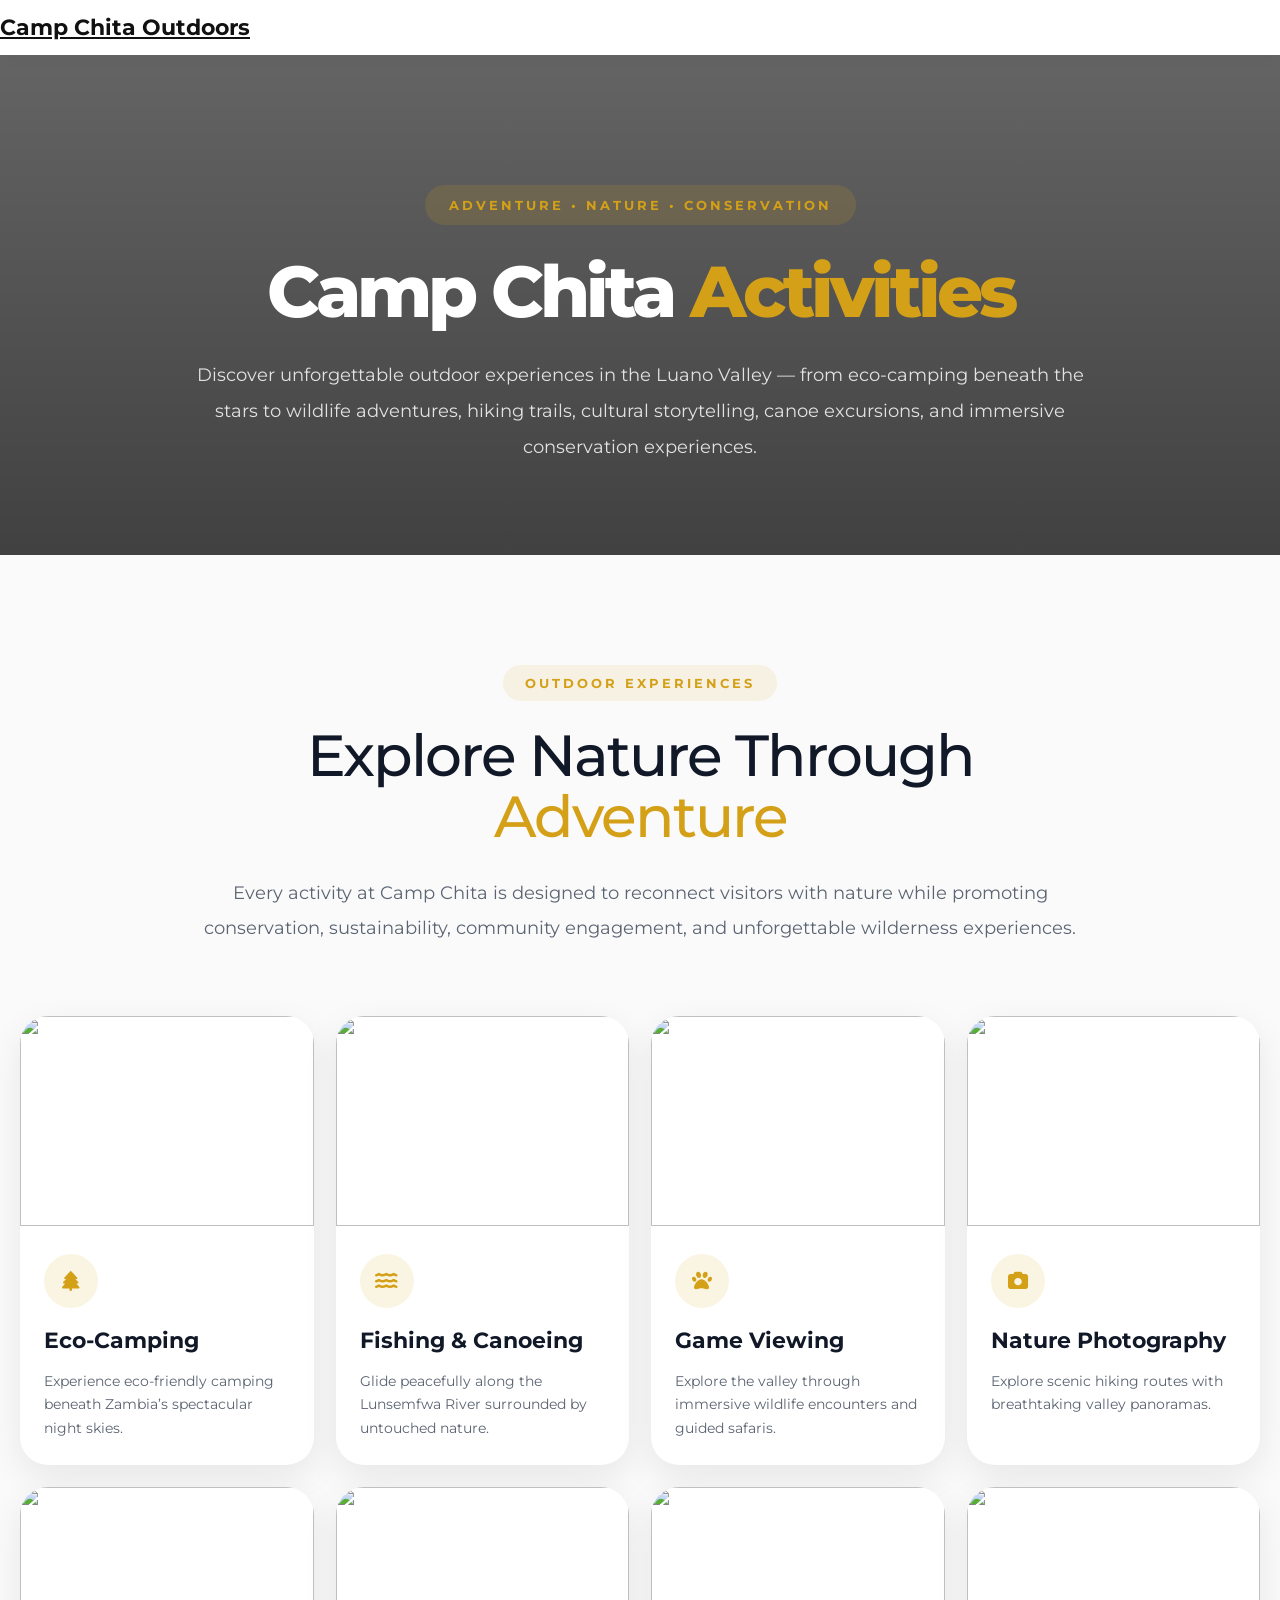
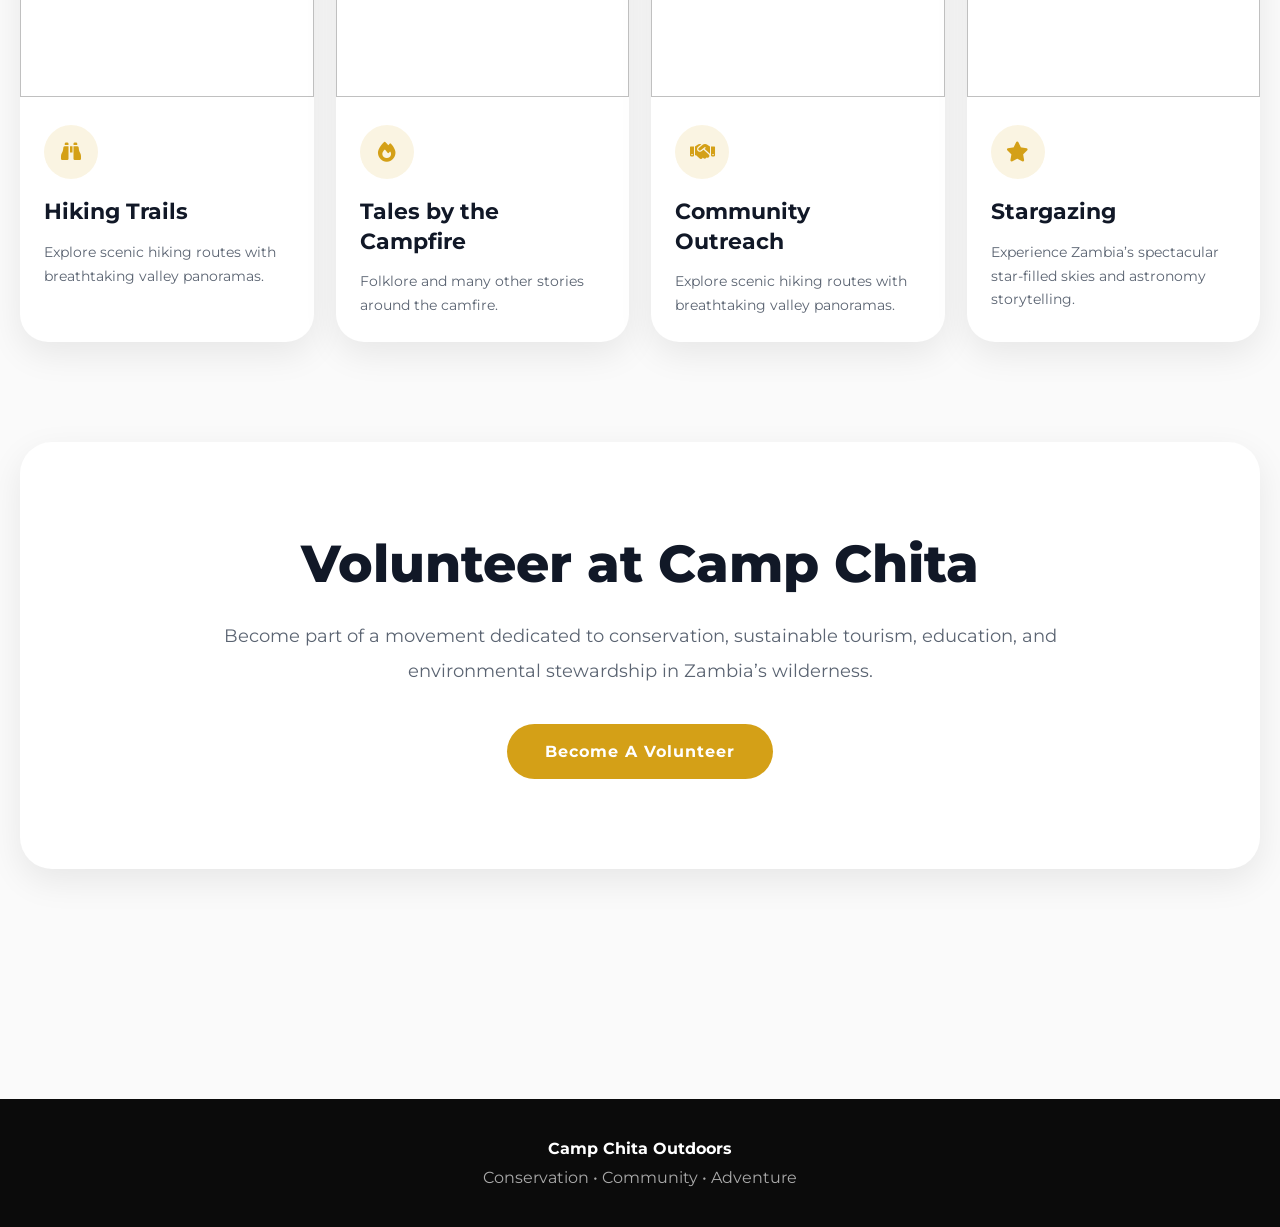
==== activities.html @ d4fc9c1d "Create activities.html" ====
<!DOCTYPE html>
<html lang="en">
<head>

  <title>Activities | Camp Chita Outdoors</title>

  <meta charset="UTF-8">
  <meta name="viewport" content="width=device-width, initial-scale=1.0">

  <link rel="stylesheet" href="css/bootstrap.min.css">

  <link href="https://fonts.googleapis.com/css2?family=Montserrat:wght@300;400;500;600;700;800&display=swap" rel="stylesheet">

  <link rel="stylesheet" href="https://cdnjs.cloudflare.com/ajax/libs/font-awesome/6.5.0/css/all.min.css">

  
<style>

:root{
  --gold:#d4a017;
  --dark:#111827;
  --soft:#5b6472;
}

*{
  margin:0;
  padding:0;
  box-sizing:border-box;
}

html{
  scroll-behavior:smooth;
}

body{
  font-family:'Montserrat',sans-serif;
  background:#fafafa;
  overflow-x:hidden;
  color:#111;
}

/* =========================================
   NAVBAR
========================================= */

.navbar{
  position:sticky;
  top:0;
  z-index:1000;
  background:rgba(255,255,255,.94);
  backdrop-filter:blur(12px);
  border:none;
  padding:14px 0;
  margin-bottom:0;
  box-shadow:0 2px 15px rgba(0,0,0,.04);
}

.navbar-brand{
  font-weight:700;
  color:#111 !important;
  font-size:22px;
}

/* =========================================
   HERO
========================================= */

.activities-hero{
  padding:130px 20px 90px;
  text-align:center;

  background:
    linear-gradient(
      rgba(0,0,0,.60),
      rgba(0,0,0,.74)
    ),
    url('images/Forestation.jpeg') center/cover no-repeat;

  color:#fff;
}

.hero-tag{
  display:inline-block;
  padding:12px 24px;
  border-radius:50px;
  background:rgba(212,160,23,.15);
  color:var(--gold);
  font-size:13px;
  font-weight:700;
  letter-spacing:3px;
  text-transform:uppercase;
  margin-bottom:30px;
}

.activities-hero h1{
  font-size:72px;
  font-weight:800;
  letter-spacing:-4px;
  margin-bottom:30px;
  line-height:1;
}

.activities-hero h1 span{
  color:var(--gold);
}

.activities-hero p{
  max-width:900px;
  margin:auto;
  font-size:18px;
  line-height:2;
  color:rgba(255,255,255,.84);
}

/* =========================================
   SECTION
========================================= */

.section{
  padding:110px 20px;
}

.container-custom{
  max-width:1700px;
  margin:auto;
}

/* =========================================
   SECTION HEADER
========================================= */

.section-heading{
  text-align:center;
  max-width:900px;
  margin:0 auto 70px;
}

.section-tag{
  display:inline-block;
  padding:10px 22px;
  border-radius:50px;
  background:rgba(212,160,23,.10);
  color:var(--gold);
  font-size:13px;
  font-weight:700;
  letter-spacing:3px;
  text-transform:uppercase;
  margin-bottom:25px;
}

.section-title{
  font-size:58px;
  line-height:1.05;
  font-weight:500;
  color:var(--dark);
  letter-spacing:-2px;
  margin-bottom:28px;
}

.section-title span{
  color:var(--gold);
}

.section-text{
  font-size:18px;
  line-height:1.95;
  color:var(--soft);
}

/* =========================================
   GRID
========================================= */

.activities-grid{
  display:grid;
  grid-template-columns:repeat(4,1fr);
  gap:22px;
}

/* =========================================
   CARDS
========================================= */

.activity{
  background:#fff;
  border-radius:28px;
  overflow:hidden;
  position:relative;
  transition:all .45s ease;
  box-shadow:0 12px 35px rgba(0,0,0,.08);
  cursor:pointer;
}

.activity:hover{
  transform:translateY(-10px);
  box-shadow:0 20px 45px rgba(0,0,0,.15);
}

.activity-image-wrapper{
  overflow:hidden;
}

.activity-img{
  width:100%;
  height:210px;
  object-fit:cover;
  transition:transform .6s ease;
}

.activity:hover .activity-img{
  transform:scale(1.06);
}

.activity-content-preview{
  padding:24px;
}

.activity-icon{
  width:54px;
  height:54px;
  border-radius:50%;
  background:rgba(212,160,23,.12);

  display:flex;
  align-items:center;
  justify-content:center;

  color:var(--gold);
  font-size:20px;

  margin-bottom:18px;
}

.activity-title{
  font-size:22px;
  font-weight:700;
  color:var(--dark);
  margin-bottom:14px;
  line-height:1.35;
}

.activity-preview{
  color:var(--soft);
  line-height:1.7;
  font-size:14px;
}

/* =========================================
   OVERLAY
========================================= */

.overlay{
  position:fixed;
  inset:0;
  background:rgba(0,0,0,.72);
  backdrop-filter:blur(6px);
  z-index:9998;
  display:none;
  animation:fadeIn .35s ease forwards;
}

/* =========================================
   FULLSCREEN CARD
========================================= */

.activity.fullscreen{
  position:fixed;
  top:50%;
  left:50%;

  transform:translate(-50%, -50%);

  width:min(1000px, 78vw);
  height:88vh;

  z-index:10000;

  border-radius:34px;

  overflow:hidden;

  background:#fff;

  display:flex;
  flex-direction:column;

  animation:modalReveal .45s ease forwards;

  box-shadow:0 35px 100px rgba(0,0,0,.35);
}

.activity.fullscreen:hover{
  transform:translate(-50%, -50%);
}

.activity.fullscreen .activity-image-wrapper{
  height:48%;
}

.activity.fullscreen .activity-img{
  width:100%;
  height:100%;
  object-fit:cover;
  transform:none !important;
}

.activity.fullscreen .activity-content-preview{
  display:none;
}

/* =========================================
   EXPANDED CONTENT
========================================= */

.activity-content{
  display:none;
}

.activity.fullscreen .activity-content{
  display:block;
  height:52%;
  overflow-y:auto;
  padding:42px;
  background:#fff;
}

.activity.fullscreen h3{
  font-size:38px;
  font-weight:800;
  color:var(--dark);
  line-height:1.2;
  margin-bottom:24px;
}

.activity.fullscreen h4{
  font-size:22px;
  font-weight:700;
  margin-top:28px;
  margin-bottom:14px;
  color:var(--dark);
}

.activity.fullscreen p{
  font-size:16px;
  line-height:1.95;
  color:var(--soft);
  margin-bottom:20px;
}

.activity.fullscreen ul{
  padding-left:22px;
}

.activity.fullscreen li{
  margin-bottom:12px;
  line-height:1.9;
  color:var(--soft);
}

.activity.fullscreen blockquote{
  border-left:4px solid var(--gold);
  padding-left:18px;
  margin:28px 0;
  color:#444;
  font-style:italic;
  font-size:17px;
  line-height:1.9;
}

/* =========================================
   BUTTONS
========================================= */

.nav-btn,
.close-btn{
  position:fixed;
  top:24px;

  border:none;

  color:#fff;

  font-size:14px;
  font-weight:700;

  padding:12px 18px;

  border-radius:50px;

  cursor:pointer;

  transition:all .3s ease;

  z-index:10001;

  backdrop-filter:blur(10px);
}

.nav-btn{
  background:rgba(212,160,23,.92);
}

.close-btn{
  background:rgba(255,71,87,.92);
}

.nav-btn:hover,
.close-btn:hover{
  transform:translateY(-2px);
}

.prev-btn{
  right:140px;
}

.next-btn{
  right:78px;
}

.close-btn{
  right:20px;
}

/* =========================================
   CTA
========================================= */

.volunteer-section{
  margin-top:100px;

  background:#fff;

  padding:90px 40px;

  border-radius:32px;

  text-align:center;

  box-shadow:0 12px 35px rgba(0,0,0,.08);
}

.volunteer-section h2{
  font-size:52px;
  font-weight:800;
  color:var(--dark);
  margin-bottom:24px;
}

.volunteer-section p{
  max-width:850px;
  margin:auto auto 35px;

  font-size:18px;
  line-height:1.95;
  color:var(--soft);
}

.volunteer-btn{
  display:inline-block;

  padding:18px 38px;

  border-radius:50px;

  background:var(--gold);

  color:#fff !important;

  text-decoration:none !important;

  font-weight:700;

  letter-spacing:1px;

  transition:all .35s ease;
}

.volunteer-btn:hover{
  transform:translateY(-4px);
}

/* =========================================
   FOOTER
========================================= */

footer{
  background:#0b0b0b;
  color:#aaa;
  text-align:center;
  padding:40px 20px;
  margin-top:120px;
}

/* =========================================
   ANIMATIONS
========================================= */

@keyframes modalReveal{
  from{
    opacity:0;
    transform:translate(-50%, -46%);
  }
  to{
    opacity:1;
    transform:translate(-50%, -50%);
  }
}

@keyframes fadeIn{
  from{
    opacity:0;
  }
  to{
    opacity:1;
  }
}

/* =========================================
   RESPONSIVE
========================================= */

@media(max-width:1400px){

  .activities-grid{
    grid-template-columns:repeat(4,1fr);
  }
}

@media(max-width:1200px){

  .activities-grid{
    grid-template-columns:repeat(3,1fr);
  }

  .activity.fullscreen{
    width:88vw;
  }
}

@media(max-width:992px){

  .activities-grid{
    grid-template-columns:repeat(2,1fr);
  }
}

@media(max-width:768px){

  .activities-hero{
    padding:100px 20px 70px;
  }

  .activities-hero h1{
    font-size:44px;
    line-height:1.1;
  }

  .activities-hero p{
    font-size:16px;
    line-height:1.8;
  }

  .section{
    padding:90px 20px;
  }

  .section-title{
    font-size:38px;
  }

  .section-text{
    font-size:16px;
  }

  .activities-grid{
    grid-template-columns:1fr;
  }

  .activity.fullscreen{
    width:95%;
    height:90vh;
    border-radius:24px;
  }

  .activity.fullscreen .activity-image-wrapper{
    height:260px;
  }

  .activity.fullscreen .activity-content{
    height:calc(90vh - 260px);
    padding:26px;
  }

  .activity.fullscreen h3{
    font-size:30px;
  }

  .activity.fullscreen h4{
    font-size:19px;
  }

  .activity.fullscreen p,
  .activity.fullscreen li{
    font-size:15px;
  }

  .volunteer-section{
    padding:55px 25px;
  }

  .volunteer-section h2{
    font-size:36px;
  }

  .volunteer-section p{
    font-size:16px;
  }

  .prev-btn{
    right:125px;
  }

  .next-btn{
    right:70px;
  }
}

</style>

</head>

<body>

<!-- NAVBAR -->
 
<nav class="navbar navbar-default">
  <div class="container">
    <a href="index.html" class="navbar-brand">
      Camp Chita Outdoors
    </a>
  </div>
</nav>

<!-- HERO -->
<section class="activities-hero">

  <div class="hero-tag">
    Adventure • Nature • Conservation
  </div>

  <h1>
    Camp Chita
    <span>Activities</span>
  </h1>

  <p>
    Discover unforgettable outdoor experiences in the Luano Valley — from eco-camping beneath the stars to wildlife adventures, hiking trails, cultural storytelling, canoe excursions, and immersive conservation experiences.
  </p>

</section>

<!-- ACTIVITIES -->
<section class="section">

  <div class="container-custom">

    <div class="section-heading">

      <div class="section-tag">
        Outdoor Experiences
      </div>

      <h2 class="section-title">
        Explore Nature Through
        <span>Adventure</span>
      </h2>

      <p class="section-text">
        Every activity at Camp Chita is designed to reconnect visitors with nature while promoting conservation, sustainability, community engagement, and unforgettable wilderness experiences.
      </p>

    </div>

    <div class="activities-grid">

      <!-- CARD -->
      <div class="activity">

        <div class="activity-image-wrapper">
          <img src="images/news-image1.jpg" class="activity-img">
        </div>

        <div class="activity-content-preview">
          <div class="activity-icon">
            <i class="fa fa-tree"></i>
          </div>

          <div class="activity-title">
            Eco-Camping
          </div>

          <p class="activity-preview">
            Experience eco-friendly camping beneath Zambia’s spectacular night skies.
          </p>
        </div>

        <div class="activity-content">

          <button class="nav-btn prev-btn">⟨</button>
          <button class="nav-btn next-btn">⟩</button>
          <button class="close-btn">✖</button>

          <h3>Eco-Camping Experience</h3>

          <p>
            Sleep under the African sky with eco-conscious facilities designed to immerse you in the natural beauty of the Luano Valley.
          </p>

          <blockquote>
            “True peace is found where the stars feel close enough to touch.”
          </blockquote>

          <h4>Highlights</h4>

          <ul>
            <li>Eco-friendly campsites</li>
            <li>Solar-powered facilities</li>
            <li>Campfire storytelling</li>
            <li>Scenic wilderness views</li>
          </ul>

        </div>

      </div>

      <!-- CARD -->
      <div class="activity">

        <div class="activity-image-wrapper">
          <img src="images/Canoeing Safari.jpg" class="activity-img">
        </div>

        <div class="activity-content-preview">
          <div class="activity-icon">
            <i class="fa fa-water"></i>
          </div>

          <div class="activity-title">
            Fishing & Canoeing
          </div>

          <p class="activity-preview">
            Glide peacefully along the Lunsemfwa River surrounded by untouched nature.
          </p>
        </div>

        <div class="activity-content">

          <button class="nav-btn prev-btn">⟨</button>
          <button class="nav-btn next-btn">⟩</button>
          <button class="close-btn">✖</button>

          <h3> Adventures</h3>

          <p>
            Guided canoe experiences perfect for nature lovers, photographers, and families.
          </p>

          <h4>Included</h4>

          <ul>
            <li>Guided canoe routes</li>
            <li>Safety equipment</li>
            <li>Birdwatching opportunities</li>
            <li>Photography stops</li>
          </ul>

        </div>

      </div>

      <!-- CARD -->
      <div class="activity">

        <div class="activity-image-wrapper">
          <img src="images/Kasongo.jpg" class="activity-img">
        </div>

        <div class="activity-content-preview">
          <div class="activity-icon">
            <i class="fa fa-paw"></i>
          </div>

          <div class="activity-title">
            Game Viewing
          </div>

          <p class="activity-preview">
            Explore the valley through immersive wildlife encounters and guided safaris.
          </p>
        </div>

        <div class="activity-content">

          <button class="nav-btn prev-btn">⟨</button>
          <button class="nav-btn next-btn">⟩</button>
          <button class="close-btn">✖</button>

          <h3>Wildlife Viewing</h3>

          <p>
            Discover the incredible biodiversity of the Luano Valley with expert-guided wildlife experiences.
          </p>

          <h4>Species</h4>

          <ul>
            <li>Elephants</li>
            <li>Antelope species</li>
            <li>Birdlife</li>
            <li>River wildlife</li>
          </ul>

        </div>

      </div>

      <!-- CARD -->
      <div class="activity">

        <div class="activity-image-wrapper">
          <img src="images/Nature Photography.jpg" class="activity-img">
        </div>

        <div class="activity-content-preview">
          <div class="activity-icon">
            <i class="fa fa-camera"></i>
          </div>

          <div class="activity-title">
            Nature Photography
          </div>

          <p class="activity-preview">
            Explore scenic hiking routes with breathtaking valley panoramas.
          </p>
        </div>

        <div class="activity-content">

          <button class="nav-btn prev-btn">⟨</button>
          <button class="nav-btn next-btn">⟩</button>
          <button class="close-btn">✖</button>

          <h3>Nature Photography</h3>

          <p>
            Enjoy guided hikes across scenic trails, riverbanks, and elevated viewpoints.
          </p>

          <h4>Highlights</h4>

          <ul>
            <li>Panoramic viewpoints</li>
            <li>Photography trails</li>
            <li>Birdwatching hotspots</li>
            <li>Sunrise hikes</li>
          </ul>

        </div>

      </div>

      <!-- CARD -->
      <div class="activity">

        <div class="activity-image-wrapper">
          <img src="images/001 (20).jpg" class="activity-img">
        </div>

        <div class="activity-content-preview">
          <div class="activity-icon">
            <i class="fa fa-binoculars"></i>
          </div>

          <div class="activity-title">
            Hiking Trails
          </div>

          <p class="activity-preview">
            Explore scenic hiking routes with breathtaking valley panoramas.
          </p>
        </div>

        <div class="activity-content">

          <button class="nav-btn prev-btn">⟨</button>
          <button class="nav-btn next-btn">⟩</button>
          <button class="close-btn">✖</button>

          <h3>Hiking & Birdwatching</h3>

          <p>
            Enjoy guided hikes across scenic trails, riverbanks, and elevated viewpoints.
          </p>

          <h4>Highlights</h4>

          <ul>
            <li>Panoramic viewpoints</li>
            <li>Photography trails</li>
            <li>Birdwatching hotspots</li>
            <li>Sunrise hikes</li>
          </ul>

        </div>

      </div>

      <!-- CARD -->
      <div class="activity">

        <div class="activity-image-wrapper">
          <img src="images/Campfire Storytelling.png" class="activity-img">
        </div>

        <div class="activity-content-preview">
          <div class="activity-icon">
            <i class="fa fa-fire"></i>
          </div>

          <div class="activity-title">
           Tales by the Campfire
          </div>

          <p class="activity-preview">
            Folklore and many other stories around the camfire.
          </p>
        </div>

        <div class="activity-content">

          <button class="nav-btn prev-btn">⟨</button>
          <button class="nav-btn next-btn">⟩</button>
          <button class="close-btn">✖</button>

          <h3>Tales By The Campfire</h3>

          <p>
            Enjoy guided hikes across scenic trails, riverbanks, and elevated viewpoints.
          </p>

          <h4>Highlights</h4>

          <ul>
            <li>Panoramic viewpoints</li>
            <li>Photography trails</li>
            <li>Birdwatching hotspots</li>
            <li>Sunrise hikes</li>
          </ul>

        </div>

      </div>

      <!-- CARD -->
      <div class="activity">

        <div class="activity-image-wrapper">
          <img src="images/Community_Outreach.jpg" class="activity-img">
        </div>

        <div class="activity-content-preview">
          <div class="activity-icon">
            <i class="fa fa-handshake"></i>
          </div>

          <div class="activity-title">
            Community Outreach
          </div>

          <p class="activity-preview">
            Explore scenic hiking routes with breathtaking valley panoramas.
          </p>
        </div>

        <div class="activity-content">

          <button class="nav-btn prev-btn">⟨</button>
          <button class="nav-btn next-btn">⟩</button>
          <button class="close-btn">✖</button>

          <h3>Community Outreach</h3>

          <p>
            Enjoy guided hikes across scenic trails, riverbanks, and elevated viewpoints.
          </p>

          <h4>Highlights</h4>

          <ul>
            <li>Panoramic viewpoints</li>
            <li>Photography trails</li>
            <li>Birdwatching hotspots</li>
            <li>Sunrise hikes</li>
          </ul>

        </div>

      </div>

      <!-- CARD -->
      <div class="activity">

        <div class="activity-image-wrapper">
          <img src="images/Stargazing.png" class="activity-img">
        </div>

        <div class="activity-content-preview">
          <div class="activity-icon">
            <i class="fa fa-star"></i>
          </div>

          <div class="activity-title">
            Stargazing
          </div>

          <p class="activity-preview">
            Experience Zambia’s spectacular star-filled skies and astronomy storytelling.
          </p>
        </div>

        <div class="activity-content">

          <button class="nav-btn prev-btn">⟨</button>
          <button class="nav-btn next-btn">⟩</button>
          <button class="close-btn">✖</button>

          <h3>Stargazing Nights – Stories in the Sky</h3>

          <p>
            Enjoy unforgettable astronomy experiences away from city lights. Guided astronomy sessions under Zambia’s clear skies & discover constellations, planets, and myths that connect us to the cosmos.
          </p>

        </div>

      </div>

    </div>

    <!-- CTA -->
    <div class="volunteer-section">

      <h2>
        Volunteer at Camp Chita
      </h2>

      <p>
        Become part of a movement dedicated to conservation, sustainable tourism, education, and environmental stewardship in Zambia’s wilderness.
      </p>

      <a href="volunteer.html" class="volunteer-btn">
        Become A Volunteer
      </a>

    </div>

  </div>

</section>

<!-- OVERLAY -->
<div class="overlay"></div>

<!-- FOOTER -->
<footer>

  <h4 style="color:#fff;margin-bottom:10px;">
    Camp Chita Outdoors
  </h4>

  <p>
    Conservation • Community • Adventure
  </p>

</footer>

<script>

const overlay = document.querySelector('.overlay');
const activities = document.querySelectorAll('.activity');

function openActivity(index){

  activities.forEach(activity => {
    activity.classList.remove('fullscreen');
  });

  const activeCard = activities[index];

  activeCard.classList.add('fullscreen');

  overlay.style.display = 'block';

  const prevBtn = activeCard.querySelector('.prev-btn');
  const nextBtn = activeCard.querySelector('.next-btn');
  const closeBtn = activeCard.querySelector('.close-btn');

  prevBtn.onclick = () => {
    openActivity((index - 1 + activities.length) % activities.length);
  };

  nextBtn.onclick = () => {
    openActivity((index + 1) % activities.length);
  };

  closeBtn.onclick = () => {
    closeActivity();
  };
}

function closeActivity(){

  activities.forEach(activity => {
    activity.classList.remove('fullscreen');
  });

  overlay.style.display = 'none';
}

activities.forEach((activity, index) => {

  activity.addEventListener('click', (e) => {

    if(
      e.target.classList.contains('close-btn') ||
      e.target.classList.contains('prev-btn') ||
      e.target.classList.contains('next-btn')
    ){
      return;
    }

    openActivity(index);
  });
});

overlay.addEventListener('click', closeActivity);

document.addEventListener('keydown', (e) => {
  if(e.key === "Escape"){
    closeActivity();
  }
});

</script>

</body>
</html>
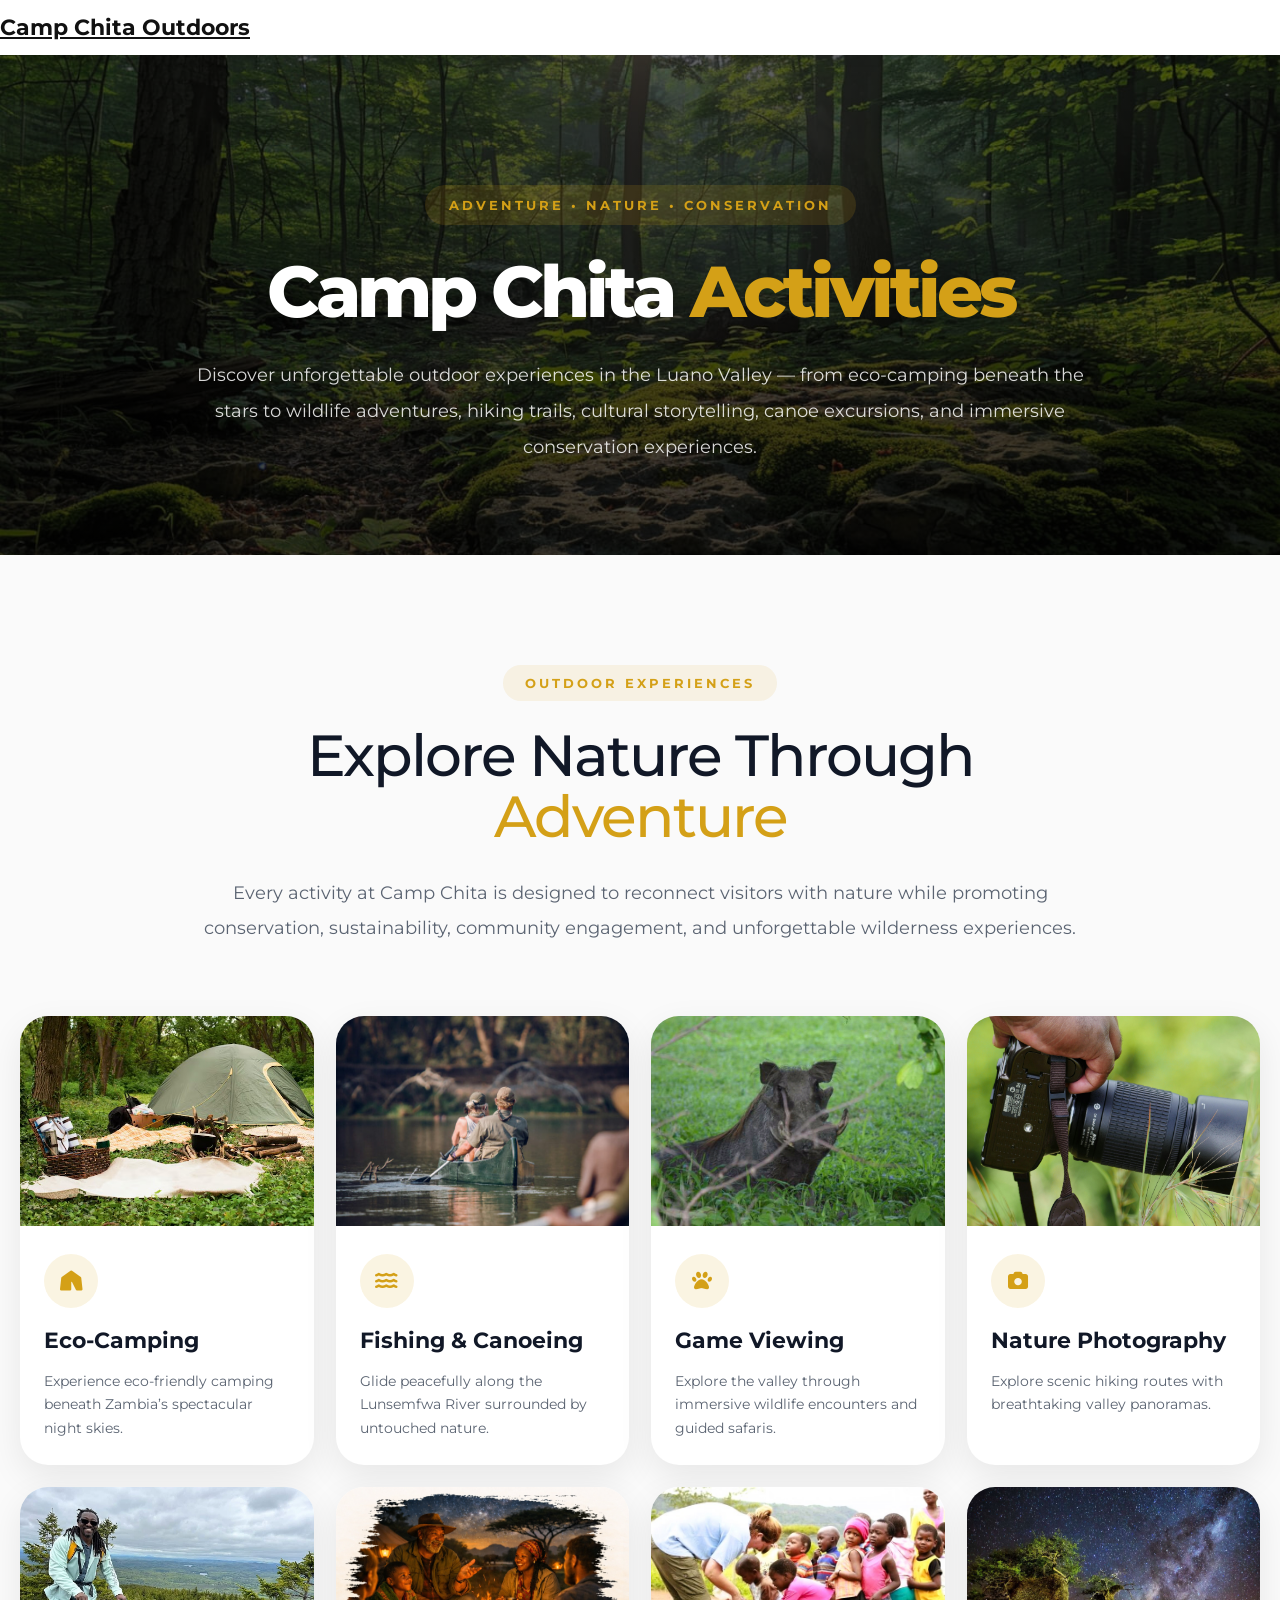
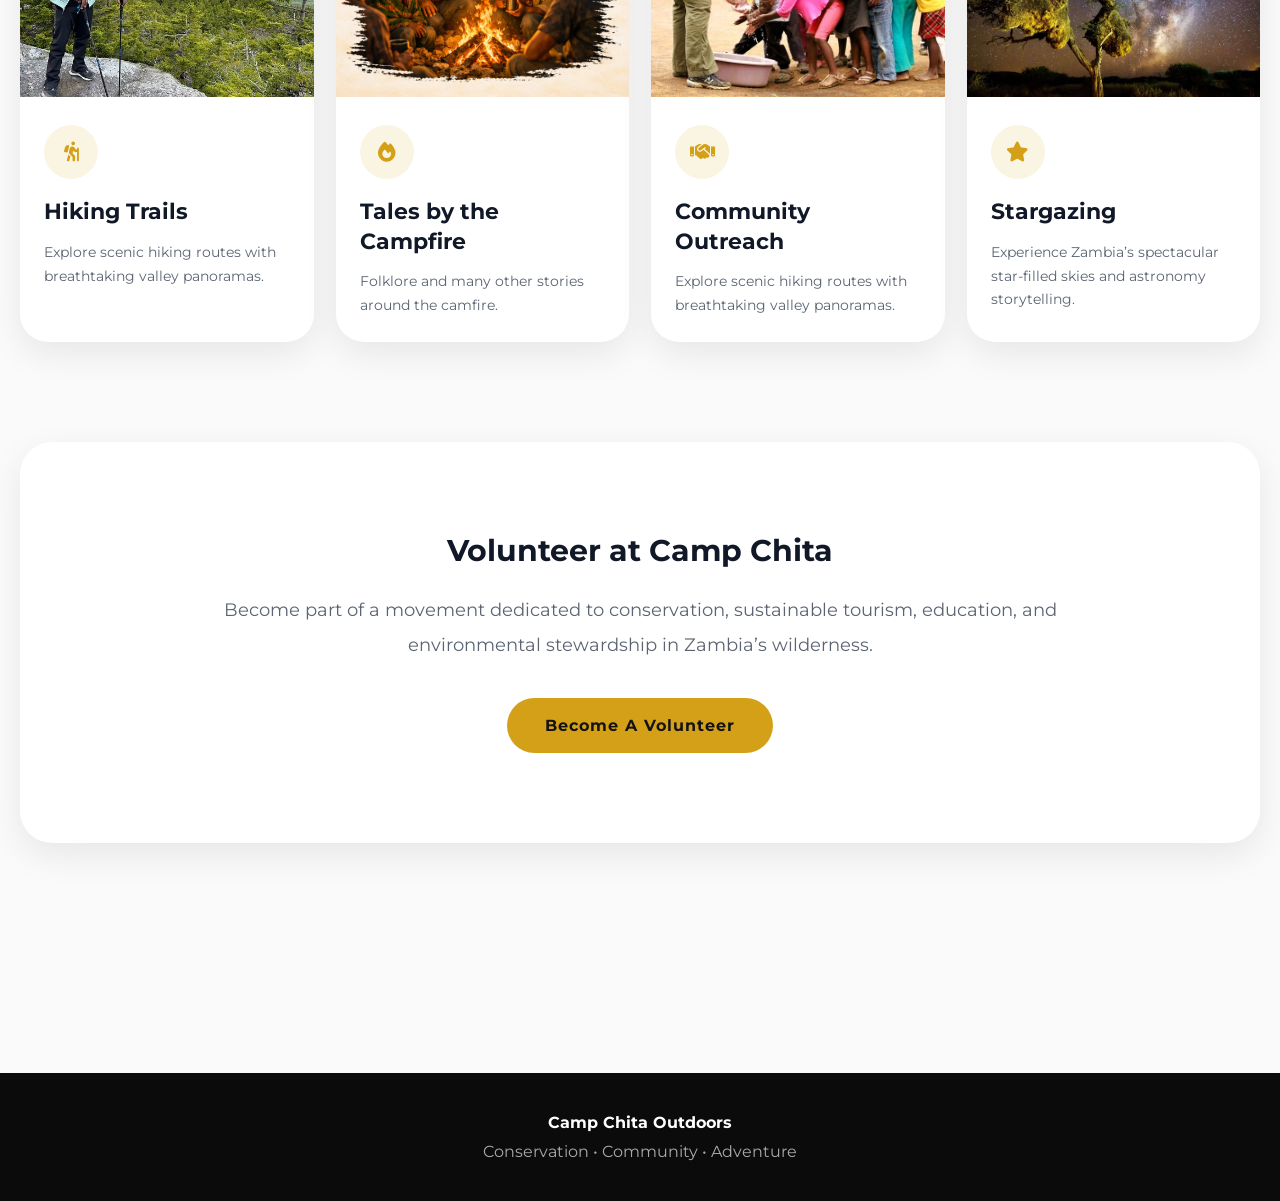
==== commit 14707620: "new" ====
--- a/activities.html
+++ b/activities.html
@@ -167,7 +167,7 @@
   color:var(--soft);
 }
 
-/* =========================================
+/* ======================================
    GRID
 ========================================= */
 
@@ -321,7 +321,7 @@
   height:52%;
   overflow-y:auto;
   padding:42px;
-  background:#fff;
+  background:#f5f4b1;
 }
 
 .activity.fullscreen h3{
@@ -440,8 +440,8 @@
 }
 
 .volunteer-section h2{
-  font-size:52px;
-  font-weight:800;
+  font-size:30px;
+  font-weight:700;
   color:var(--dark);
   margin-bottom:24px;
 }
@@ -464,7 +464,7 @@
 
   background:var(--gold);
 
-  color:#fff !important;
+  color:#141313 !important;
 
   text-decoration:none !important;
 
@@ -543,86 +543,150 @@
     grid-template-columns:repeat(2,1fr);
   }
 }
+/* =========================================
+   MOBILE ACTIVITY CARD REDESIGN
+========================================= */
 
 @media(max-width:768px){
 
-  .activities-hero{
-    padding:100px 20px 70px;
-  }
-
-  .activities-hero h1{
-    font-size:44px;
-    line-height:1.1;
-  }
-
-  .activities-hero p{
+  .activities-grid{
+    display:grid;
+    grid-template-columns:repeat(1,1fr);
+    gap: 12px;
+  }
+
+  .activity{
+    height:130px;
+    border-radius:10px;
+
+    display:flex;
+    flex-direction:row;
+
+    background:rgba(255,255,255,.16);
+
+    backdrop-filter:blur(14px);
+
+    overflow:hidden;
+
+    border:1px solid rgba(255,255,255,.18);
+
+    box-shadow:0 10px 28px rgba(0,0,0,.10);
+  }
+
+  .activity:hover{
+    transform:none;
+  }
+
+  /* =========================================
+     TEXT SIDE
+  ========================================= */
+
+  .activity-content-preview{
+    width:55%;
+    padding:16px 14px;
+
+    display:flex;
+    flex-direction:column;
+    justify-content:center;
+    align-items:flex-start;
+
+    background:rgba(255,255,255,.55);
+
+    backdrop-filter:blur(12px);
+  }
+
+  .activity-icon{
+    width:42px;
+    height:42px;
+
+    margin-bottom:10px;
+
+    flex-shrink:0;
+  }
+
+  .activity-icon i{
     font-size:16px;
-    line-height:1.8;
-  }
-
-  .section{
-    padding:90px 20px;
-  }
-
-  .section-title{
-    font-size:38px;
-  }
-
-  .section-text{
-    font-size:16px;
-  }
-
-  .activities-grid{
-    grid-template-columns:1fr;
-  }
+  }
+
+  .activity-title{
+    font-size:15px;
+    line-height:1.25;
+    margin-bottom:0;
+  }
+
+  .activity-preview{
+    display:none;
+  }
+
+  /* =========================================
+     IMAGE SIDE
+  ========================================= */
+
+  .activity-image-wrapper{
+    width:45%;
+    height:100%;
+  }
+
+  .activity-img{
+    width:100%;
+    height:100%;
+    object-fit:cover;
+  }
+
+  /* =========================================
+     FULLSCREEN MOBILE MODAL
+  ========================================= */
 
   .activity.fullscreen{
-    width:95%;
-    height:90vh;
+    width:94%;
+    height:88vh;
+
+    flex-direction:column;
+
     border-radius:24px;
+
+    background:#b8f87c;
   }
 
   .activity.fullscreen .activity-image-wrapper{
+    width:100%;
     height:260px;
   }
 
+  .activity.fullscreen .activity-content-preview{
+    display:none;
+  }
+
   .activity.fullscreen .activity-content{
-    height:calc(90vh - 260px);
-    padding:26px;
+    display:block;
+    height:calc(88vh - 260px);
+    padding:24px;
+    overflow-y:auto;
   }
 
   .activity.fullscreen h3{
-    font-size:30px;
-  }
-
-  .activity.fullscreen h4{
-    font-size:19px;
+    font-size:28px;
+    line-height:1.2;
   }
 
   .activity.fullscreen p,
   .activity.fullscreen li{
     font-size:15px;
-  }
-
-  .volunteer-section{
-    padding:55px 25px;
-  }
-
-  .volunteer-section h2{
-    font-size:36px;
-  }
-
-  .volunteer-section p{
-    font-size:16px;
-  }
+    line-height:1.8;
+  }
+
+  /* =========================================
+     BUTTONS
+  ========================================= */
 
   .prev-btn{
-    right:125px;
+    right:120px;
   }
 
   .next-btn{
-    right:70px;
-  }
+    right:68px;
+  }
+
 }
 
 </style>
@@ -692,7 +756,7 @@
 
         <div class="activity-content-preview">
           <div class="activity-icon">
-            <i class="fa fa-tree"></i>
+            <i class="fa fa-tent"></i>
           </div>
 
           <div class="activity-title">
@@ -880,7 +944,7 @@
 
         <div class="activity-content-preview">
           <div class="activity-icon">
-            <i class="fa fa-binoculars"></i>
+            <i class="fa fa-hiking"></i>
           </div>
 
           <div class="activity-title">
